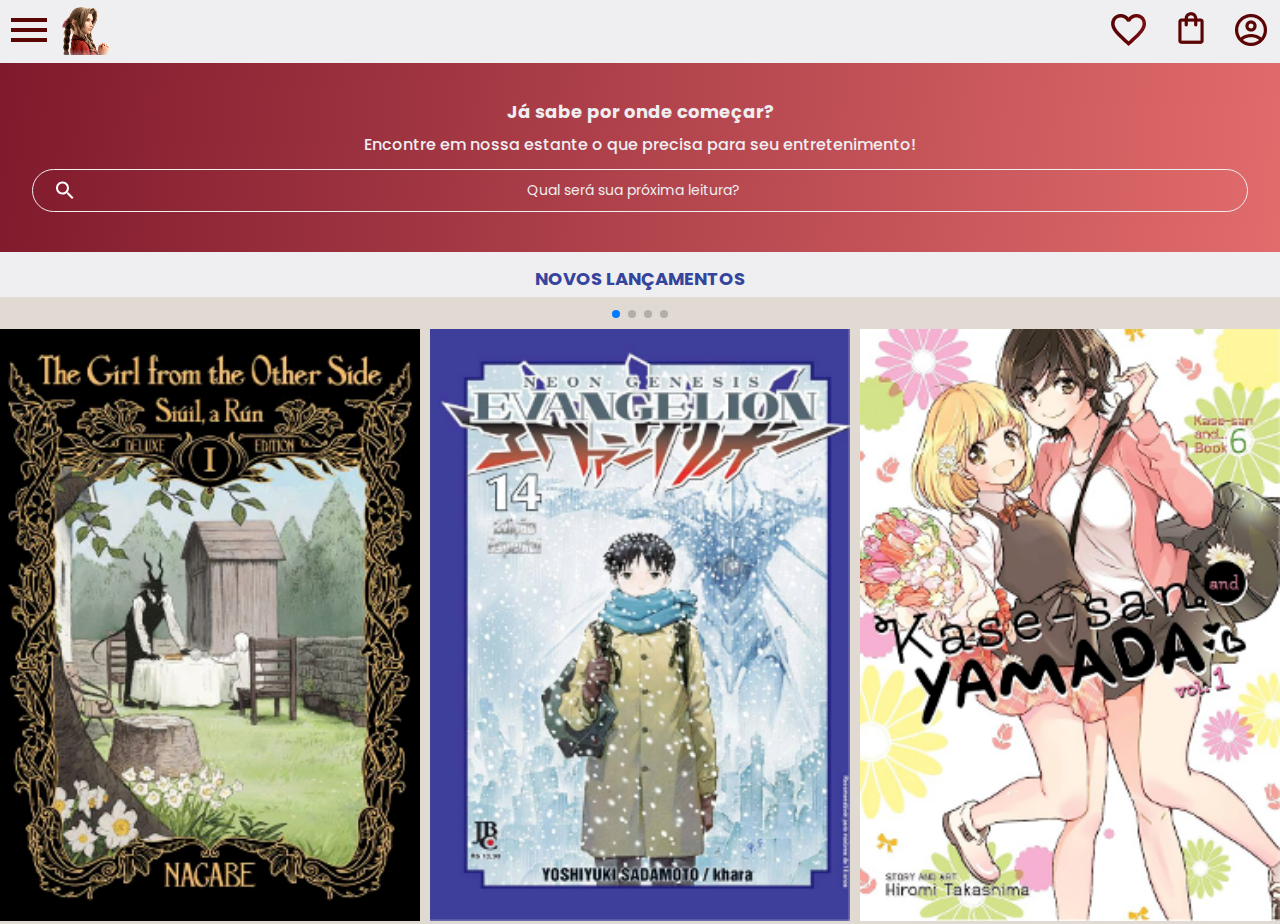
==== Aerithbooks/index.html @ 1e384e40 "atualização 06/07/2023" ====
<!DOCTYPE html>
<html lang="pt-br">
<head>
    <meta charset="UTF-8">
    <meta name="viewport" content="width=device-width, initial-scale=1.0">
    <title>AerithBooks</title>
    <link rel="stylesheet" href="./styles/reset.css">
    <link rel="preconnect" href="https://fonts.googleapis.com">
    <link rel="preconnect" href="https://fonts.gstatic.com" crossorigin>
    <link href="https://fonts.googleapis.com/css2?family=Poppins:wght@300;400;500;700&display=swap" rel="stylesheet">
    <link rel="stylesheet" href="https://cdn.jsdelivr.net/npm/swiper@10/swiper-bundle.min.css"/>
    <link rel="stylesheet" href="./styles/style.css">
</head>
<body>
    <header class="cabecalho">
        <div class="container">
            <input type="checkbox" id="menu" class="container__botao">
            <label for="menu">
                <span class="cabecalho__menu-hamburguer container__imagem"></span>
            </label>
            <ul class="lista-menu">
                <li class="lista-menu__titulo">Categorias</li>
                <li class="lista-menu__item">
                    <a href="#" class="lista-menu__link">Programação</a>
                </li>
                <li class="lista-menu__item">
                    <a href="#" class="lista-menu__link">Front-end</a>
                </li>
                <li class="lista-menu__item">
                    <a href="#" class="lista-menu__link">Infraestrutura</a>
                </li>
                <li class="lista-menu__item">
                    <a href="#" class="lista-menu__link">Business</a>
                </li>
                <li class="lista-menu__item">
                    <a href="#" class="lista-menu__link">Design & UX</a>
                </li>
            </ul>
            <img src="assex/logo.svg" alt="logo da AerithBooks" class="container__imagem">
        </div>
        <div class="container">
            <a href="#"><img src="assex/frame-145.svg" alt="coracao" class="container__imagem"></a>
            <a href="#"><img src="assex/compras.svg" alt="compras" class="container__imagem"></a>
            <a href="#"><img src="assex/usu195161rio.svg" alt="usuotario" class="container__imagem"></a>
        </div>
    </header>
    <section class="banner">
        <h2 class="banner__titulo">Já sabe por onde começar?</h2>
        <p class="banner__texto">Encontre em nossa estante o que precisa para seu entretenimento!</p>
        <input type="search" class="banner__pesquisa" placeholder="Qual será sua próxima leitura?">
    </section>
    <section class="carrossel">
        <h2 class="carrossel__titulo">Novos lançamentos</h2>
        <!-- Slider main container -->
        <div class="swiper">
            <!-- Additional required wrapper -->
            <!-- If we need pagination -->
            <div class="swiper-pagination"></div>

            <div class="swiper-wrapper">
                <!-- Slides -->
                <div class="swiper-slide"><img src="./assex/thegirlmod.svg" alt="thegirl"></div>
                <div class="swiper-slide"><img src="./assex/evangelionmod.svg" alt="evangelion"></div>
                <div class="swiper-slide"><img src="./assex/kase-san.svg" alt="kase-san"></div>
                <div class="swiper-slide"><img src="./assex/carmillamod.svg" alt="carmilla"></div>
                <div class="swiper-slide"><img src="./assex/bocchimod.svg" alt="bocchi"></div>
                <div class="swiper-slide"><img src="./assex/darksoulsmod.svg" alt="darksouls"></div>
            </div>

  
            <!-- If we need navigation buttons -->
            <div class="swiper-button-prev"></div>
            <div class="swiper-button-next"></div>
  
        </div>
    </section>
    
    <script src="https://cdn.jsdelivr.net/npm/swiper@10/swiper-bundle.min.js"></script>
    <script>
        const swiper = new Swiper('.swiper', {
            spaceBetween: 10,
            slidesPerView: 3,
            pagination: {
                el: '.swiper-pagination',
                type: 'bullets',
            },
        });
    </script>
</body>
</html>
---- Aerithbooks/styles/style.css ----
@import url("header.css");
@import url("banner.css");
@import url("carrossel.css");

:root {
    --cor-primaria: #e0dad3;
    --cor-secundaria: linear-gradient(97.54deg, #7F1A2C, #e26c6c);
    --cor-terciaria: #EFEEF1;
    --cor-quaternaria: #35449c;
    --fonte-principal: "Poppins";
}

body {
    background-color: var(--cor-primaria);
    font-family: var(--fonte-principal);
    font-size: 16px;
    font-weight: 400;
}
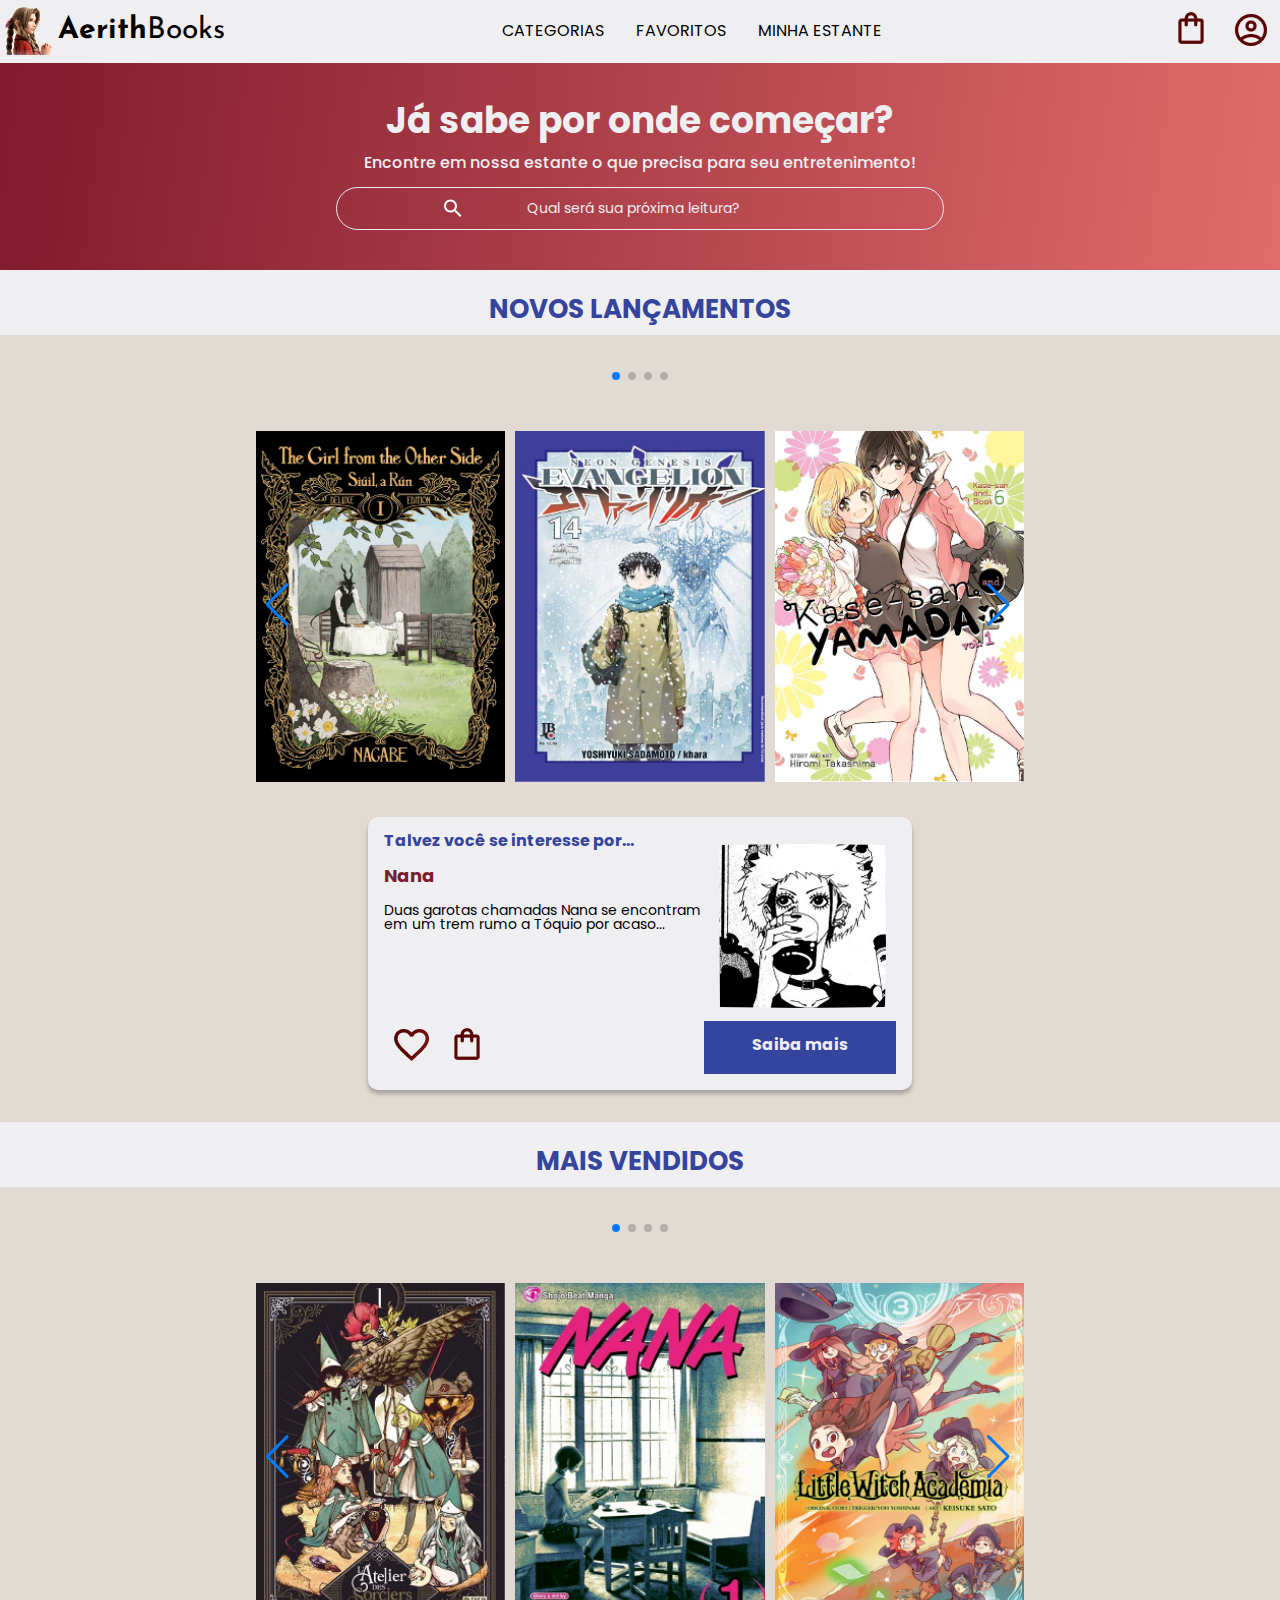
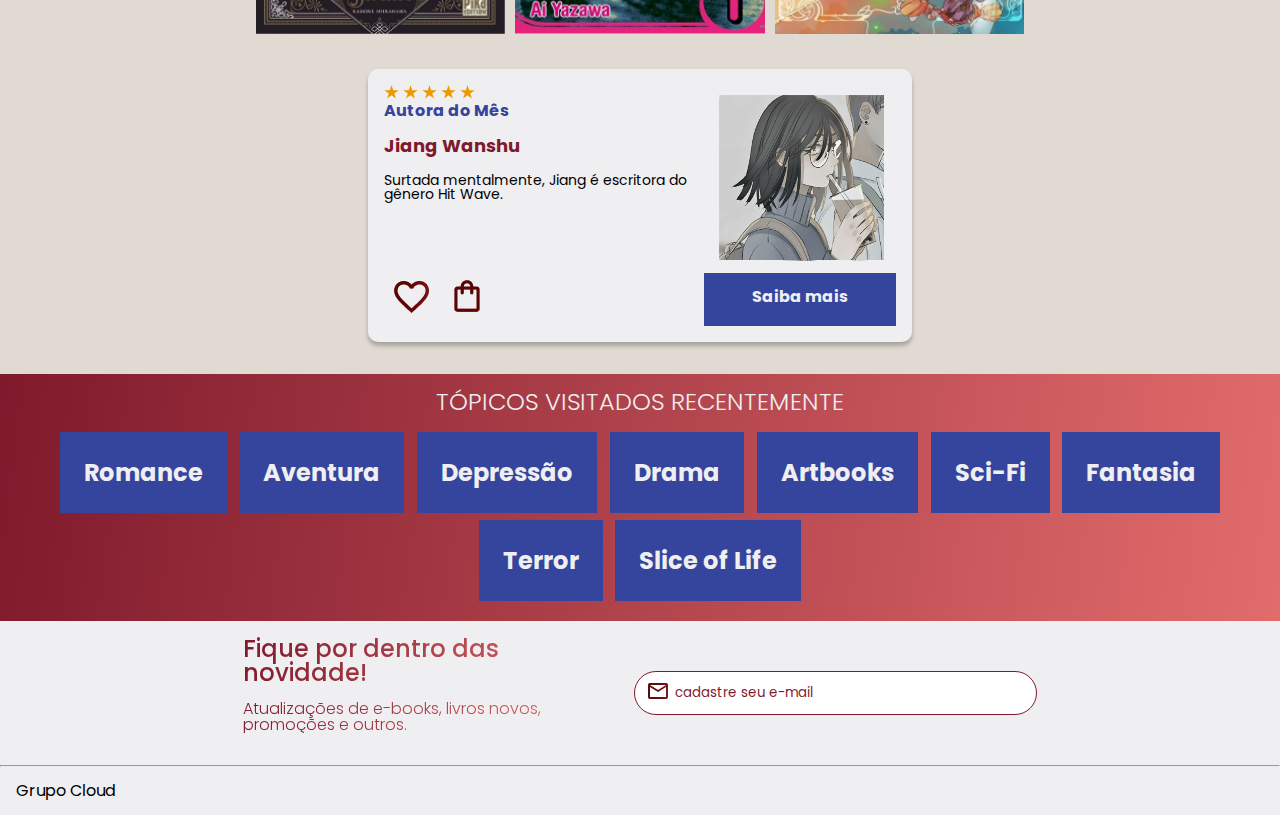
==== commit e2c19740: "atualização 11/07/2023" ====
--- a/Aerithbooks/index.html
+++ b/Aerithbooks/index.html
@@ -9,6 +9,9 @@
     <link rel="preconnect" href="https://fonts.gstatic.com" crossorigin>
     <link href="https://fonts.googleapis.com/css2?family=Poppins:wght@300;400;500;700&display=swap" rel="stylesheet">
     <link rel="stylesheet" href="https://cdn.jsdelivr.net/npm/swiper@10/swiper-bundle.min.css"/>
+    <link rel="preconnect" href="https://fonts.googleapis.com">
+    <link rel="preconnect" href="https://fonts.gstatic.com" crossorigin>
+    <link href="https://fonts.googleapis.com/css2?family=Josefin+Sans:wght@400;700&display=swap" rel="stylesheet">
     <link rel="stylesheet" href="./styles/style.css">
 </head>
 <body>
@@ -16,7 +19,7 @@
         <div class="container">
             <input type="checkbox" id="menu" class="container__botao">
             <label for="menu">
-                <span class="cabecalho__menu-hamburguer container__imagem"></span>
+                <span class="cabecalho__menu-hamburguer container__imagem "></span>
             </label>
             <ul class="lista-menu">
                 <li class="lista-menu__titulo">Categorias</li>
@@ -37,9 +40,39 @@
                 </li>
             </ul>
             <img src="assex/logo.svg" alt="logo da AerithBooks" class="container__imagem">
-        </div>
+            <h1 class="container__titulo"><b class="container__titulo--negrito">Aerith</b>Books</h1>
+        </div>
+
+        <ul class="opcoes">
+            <input type="checkbox" id="opcoes-menu" class="opcoes__botao">
+            <label for="opcoes-menu">
+                <li class="opcoes__item">Categorias</li>
+            </label>
+            
+            <ul class="lista-menu">
+                <li class="lista-menu__item">
+                    <a href="#" class="lista-menu__link">Programação</a>
+                </li>
+                <li class="lista-menu__item">
+                    <a href="#" class="lista-menu__link">Front-end</a>
+                </li>
+                <li class="lista-menu__item">
+                    <a href="#" class="lista-menu__link">Infraestrutura</a>
+                </li>
+                <li class="lista-menu__item">
+                    <a href="#" class="lista-menu__link">Business</a>
+                </li>
+                <li class="lista-menu__item">
+                    <a href="#" class="lista-menu__link">Design & UX</a>
+                </li>
+            </ul>
+
+            <li class="opcoes__item"><a href="#" class="opcoes__link">Favoritos</a></li>
+            <li class="opcoes__item"><a href="#" class="opcoes__link">Minha Estante</a></li>
+        </ul>
+
         <div class="container">
-            <a href="#"><img src="assex/frame-145.svg" alt="coracao" class="container__imagem"></a>
+            <a href="#"><img src="assex/frame-145.svg" alt="coracao" class="container__imagem container__imagem-transparente"></a>
             <a href="#"><img src="assex/compras.svg" alt="compras" class="container__imagem"></a>
             <a href="#"><img src="assex/usu195161rio.svg" alt="usuotario" class="container__imagem"></a>
         </div>
@@ -59,12 +92,12 @@
 
             <div class="swiper-wrapper">
                 <!-- Slides -->
-                <div class="swiper-slide"><img src="./assex/thegirlmod.svg" alt="thegirl"></div>
-                <div class="swiper-slide"><img src="./assex/evangelionmod.svg" alt="evangelion"></div>
-                <div class="swiper-slide"><img src="./assex/kase-san.svg" alt="kase-san"></div>
-                <div class="swiper-slide"><img src="./assex/carmillamod.svg" alt="carmilla"></div>
-                <div class="swiper-slide"><img src="./assex/bocchimod.svg" alt="bocchi"></div>
-                <div class="swiper-slide"><img src="./assex/darksoulsmod.svg" alt="darksouls"></div>
+                <div class="swiper-slide"><a href="https://www.amazon.com.br/Girl-Other-Side-Hardcover-Omnibus/dp/1638581908/ref=sr_1_1?keywords=the+girl+from+the+other+side&qid=1688849888&sprefix=the+gir%2Caps%2C281&sr=8-1&ufe=app_do%3Aamzn1.fos.6a09f7ec-d911-4889-ad70-de8dd83c8a74"><img src="./assex/thegirlmod.svg" alt="thegirl"></a></div>
+                <div class="swiper-slide"><a href="https://www.amazon.com.br/Neon-Genesis-Evangelion-Yoshiyumi-Sadamoto/dp/8577879410/ref=sr_1_2?__mk_pt_BR=ÅMÅŽÕÑ&crid=19WL73V7YJVRI&keywords=evangelion+vol+14&qid=1688849958&sprefix=evangelion+vol+14%2Caps%2C219&sr=8-2"><img src="./assex/evangelionmod.svg" alt="evangelion"></a></div>
+                <div class="swiper-slide"><a href="https://www.amazon.com.br/Kase-san-Yamada-Vol-Hiromi-Takashima/dp/1626929599/ref=sr_1_2?__mk_pt_BR=ÅMÅŽÕÑ&crid=2I0WK902L740E&keywords=kase-san&qid=1688850028&sprefix=kase-san%2Caps%2C229&sr=8-2"><img src="./assex/kase-san.svg" alt="kase-san"></a></div>
+                <div class="swiper-slide"><a href="https://www.amazon.com.br/Carmilla-Karnstein-J-Sheridan-Fanu-ebook/dp/B09DRT1ZFC/ref=sr_1_2?__mk_pt_BR=ÅMÅŽÕÑ&crid=11VYQ50N0WWS5&keywords=carmilla&qid=1688850066&sprefix=carmill%2Caps%2C225&sr=8-2"><img src="./assex/carmillamod.svg" alt="carmilla"></a></div>
+                <div class="swiper-slide"><a href="https://www.amazon.com.br/Bocchi-Rock-Vol-Aki-Hamazi/dp/1975378008/ref=sr_1_1?keywords=bocchi+the+rock&qid=1688850106&sprefix=bocchi%2Caps%2C223&sr=8-1"><img src="./assex/bocchimod.svg" alt="bocchi"></a></div>
+                <div class="swiper-slide"><a href="https://www.amazon.com.br/Dark-Souls-III-Design-Works/dp/177294064X/ref=sr_1_3?keywords=dark+souls+artbook&qid=1688850145&sprefix=dark+souls+%2Caps%2C226&sr=8-3"><img src="./assex/darksoulsmod.svg" alt="darksouls"></a></div>
             </div>
 
   
@@ -73,7 +106,130 @@
             <div class="swiper-button-next"></div>
   
         </div>
-    </section>
+
+        <div class="card">
+            <!-- 1ª linha -->
+            <div class="card__descricao">
+                <!-- 1ª coluna -->
+                <div class="descricao">
+                    <h3 class="descricao__titulo">Talvez você se interesse por...</h3>
+                    <h2 class="descricao__titulo-livro">Nana</h2>
+                    <p class="descricao__texto">Duas garotas chamadas Nana se encontram em um trem rumo a Tóquio por acaso...</p>
+                </div>
+                <!-- 2ª coluna -->
+                <img src="./assex/nana.svg" class="descricao__imagem">
+            </div>
+            <!-- 2ª linha -->
+            <div class="card__botoes">
+                <!-- 1ª coluna -->
+                <ul class="botoes">
+                    <li class="botoes__item"><img src="./assex/frame-145.svg" alt="favoritar livro"</li>
+                    <li class="botoes__item"><img src="./assex/compras.svg" alt="adicionar ao carrinho"</li>
+                </ul>
+                <!-- 2ª coluna -->
+                <a href="#" class="botoes__ancora">Saiba mais</a>
+            </div>
+        </div>
+    </section>
+
+    <section class="carrossel">
+        <h2 class="carrossel__titulo">Mais vendidos</h2>
+    </section>
+
+    <div class="swiper">
+        <!-- Additional required wrapper -->
+        <!-- If we need pagination -->
+        <div class="swiper-pagination"></div>
+
+        <div class="swiper-wrapper">
+            <!-- Slides -->
+            <div class="swiper-slide"><a href="https://www.amazon.com.br/Atelier-Witch-Hat-Vol-1/dp/8542622626/ref=sr_1_1?keywords=atelier+of+witch+hat&qid=1689030550&sprefix=atelier%2Caps%2C238&sr=8-1"><img src="assex/ateliermod.svg" alt="Atelier Witch Hat"></a></div>
+            <div class="swiper-slide"><a href="https://www.amazon.com.br/Nana-1-Ai-Yazawa/dp/8577870820/ref=sr_1_1?__mk_pt_BR=ÅMÅŽÕÑ&crid=29E5YS1D0IDAK&keywords=nana&qid=1689030685&sprefix=na%2Caps%2C219&sr=8-1"><img src="assex/nanamod.svg" alt="Nana"></a></div>
+            <div class="swiper-slide"><a href="https://www.amazon.com.br/Little-Witch-Academia-Vol-3/dp/8545707460/ref=sr_1_8?keywords=little+witch+academia&qid=1689030754&sprefix=little%2Caps%2C301&sr=8-8"><img src="assex/lwa.svg" alt="Little Witch Academia V3"></a></div>
+            <div class="swiper-slide"><a href="https://www.amazon.com.br/Puella-Magi-Madoka-Magica-Complete/dp/1975316274/ref=sr_1_5?__mk_pt_BR=ÅMÅŽÕÑ&crid=Q0PG4B3WKHEI&keywords=madoka+magica&qid=1689030886&sprefix=madoka+magi%2Caps%2C299&sr=8-5&ufe=app_do%3Aamzn1.fos.6d798eae-cadf-45de-946a-f477d47705b9"><img src="assex/madokamod.svg" alt="Madoka Magica"></a></div>
+            <div class="swiper-slide"><a href="https://shopee.com.br/-Korena-GL-Webtoon-Her-Simcheong-i.758548918.19856829263?xptdk=3a3da011-1b4a-48b3-83ab-570eca1e8a6b"><img src="assex/hershimcheongmod.svg" alt="Her Shim Cheong"></a></div>
+            <div class="swiper-slide"><img src="assex/napontadosdedosmod.svg" alt="Na Ponta dos Dedos"></div>
+        </div>
+
+        <!-- If we need navigation buttons -->
+        <div class="swiper-button-prev"></div>
+        <div class="swiper-button-next"></div>
+    </div>
+
+    <div class="card">
+        <!-- 1º linha -->
+        <div class="card__descricao">
+            <!-- 1º coluna -->
+            <div class="descricao">
+                <img src="assex/Estrelinhas.svg" alt="Avaliação 5 estrelas">
+                <h3 class="descricao__titulo">Autora do Mês</h3>
+                <h2 class="descricao__titulo-livro">Jiang Wanshu</h2>
+                <p class="descricao__texto">Surtada mentalmente, Jiang é escritora do gênero Hit Wave.
+                </p>
+            </div>
+            <!-- 2º coluna -->
+            <img src="assex/autora.svg" class="descricao__imagem">
+        </div>
+
+        <!-- 2º linha -->
+        <div class="card__botoes">
+            <!-- 1º coluna -->
+            <ul class="botoes">
+                <li class="botoes__item"><img src="assex/frame-145.svg" alt="Favoritar livro"></li>
+                <li class="botoes__item"><img src="assex/compras.svg" alt="Adicionar no carrinho de compras"></li>
+            </ul>
+            <!-- 2º coluna -->
+            <a href="#" class="botoes__ancora">Saiba mais</a>
+        </div>
+    </div>
+
+    <section class="topicos">
+        <h2 class="topicos__titulo">TÓPICOS VISITADOS RECENTEMENTE</h2>
+        <ul class="topicos__lista">
+            <li class="topicos__item">
+                <a href="#" class="topicos__link">Romance</a>
+            </li>
+            <li class="topicos__item">
+                <a href="#" class="topicos__link">Aventura</a>
+            </li>
+            <li class="topicos__item">
+                <a href="#" class="topicos__link">Depressão</a>
+            </li>
+            <li class="topicos__item">
+                <a href="#" class="topicos__link">Drama</a>
+            </li>
+            <li class="topicos__item">
+                <a href="#" class="topicos__link">Artbooks</a>
+            </li>
+            <li class="topicos__item">
+                <a href="#" class="topicos__link">Sci-Fi</a>
+            </li>
+            <li class="topicos__item">
+                <a href="#" class="topicos__link">Fantasia</a>
+            </li>
+            <li class="topicos__item">
+                <a href="#" class="topicos__link">Terror</a>
+            </li>
+            <li class="topicos__item">
+                <a href="#" class="topicos__link">Slice of Life</a>
+            </li>
+        </ul>
+    </section>
+
+    <section class="contato">
+        <div class="contato__descricao">
+            <h2 class="contato__titulo">Fique por dentro das novidade!</h2>
+            <p class="contato__texto">Atualizações de e-books, livros novos, promoções e outros.</p>
+        </div>
+        <input type="email" placeholder="cadastre seu e-mail" class="contato__email">
+    </section>
+
+    <hr />
+
+    <footer class="rodape">
+        <h2 class="rodape__titulo">Grupo Cloud</h2>
+    </footer>
+
     
     <script src="https://cdn.jsdelivr.net/npm/swiper@10/swiper-bundle.min.js"></script>
     <script>
--- a/Aerithbooks/styles/style.css
+++ b/Aerithbooks/styles/style.css
@@ -1,13 +1,20 @@
 @import url("header.css");
 @import url("banner.css");
 @import url("carrossel.css");
+@import url("card.css");
+@import url("topicos.css");
+@import url("contato.css");
+@import url("rodape.css");
 
 :root {
     --cor-primaria: #e0dad3;
     --cor-secundaria: linear-gradient(97.54deg, #7F1A2C, #e26c6c);
     --cor-terciaria: #EFEEF1;
     --cor-quaternaria: #35449c;
+    --cor-quinaria: #7F1A2C;
     --fonte-principal: "Poppins";
+    --fonte-logo: "Josefin Sans";
+    --cor: #000000;
 }
 
 body {
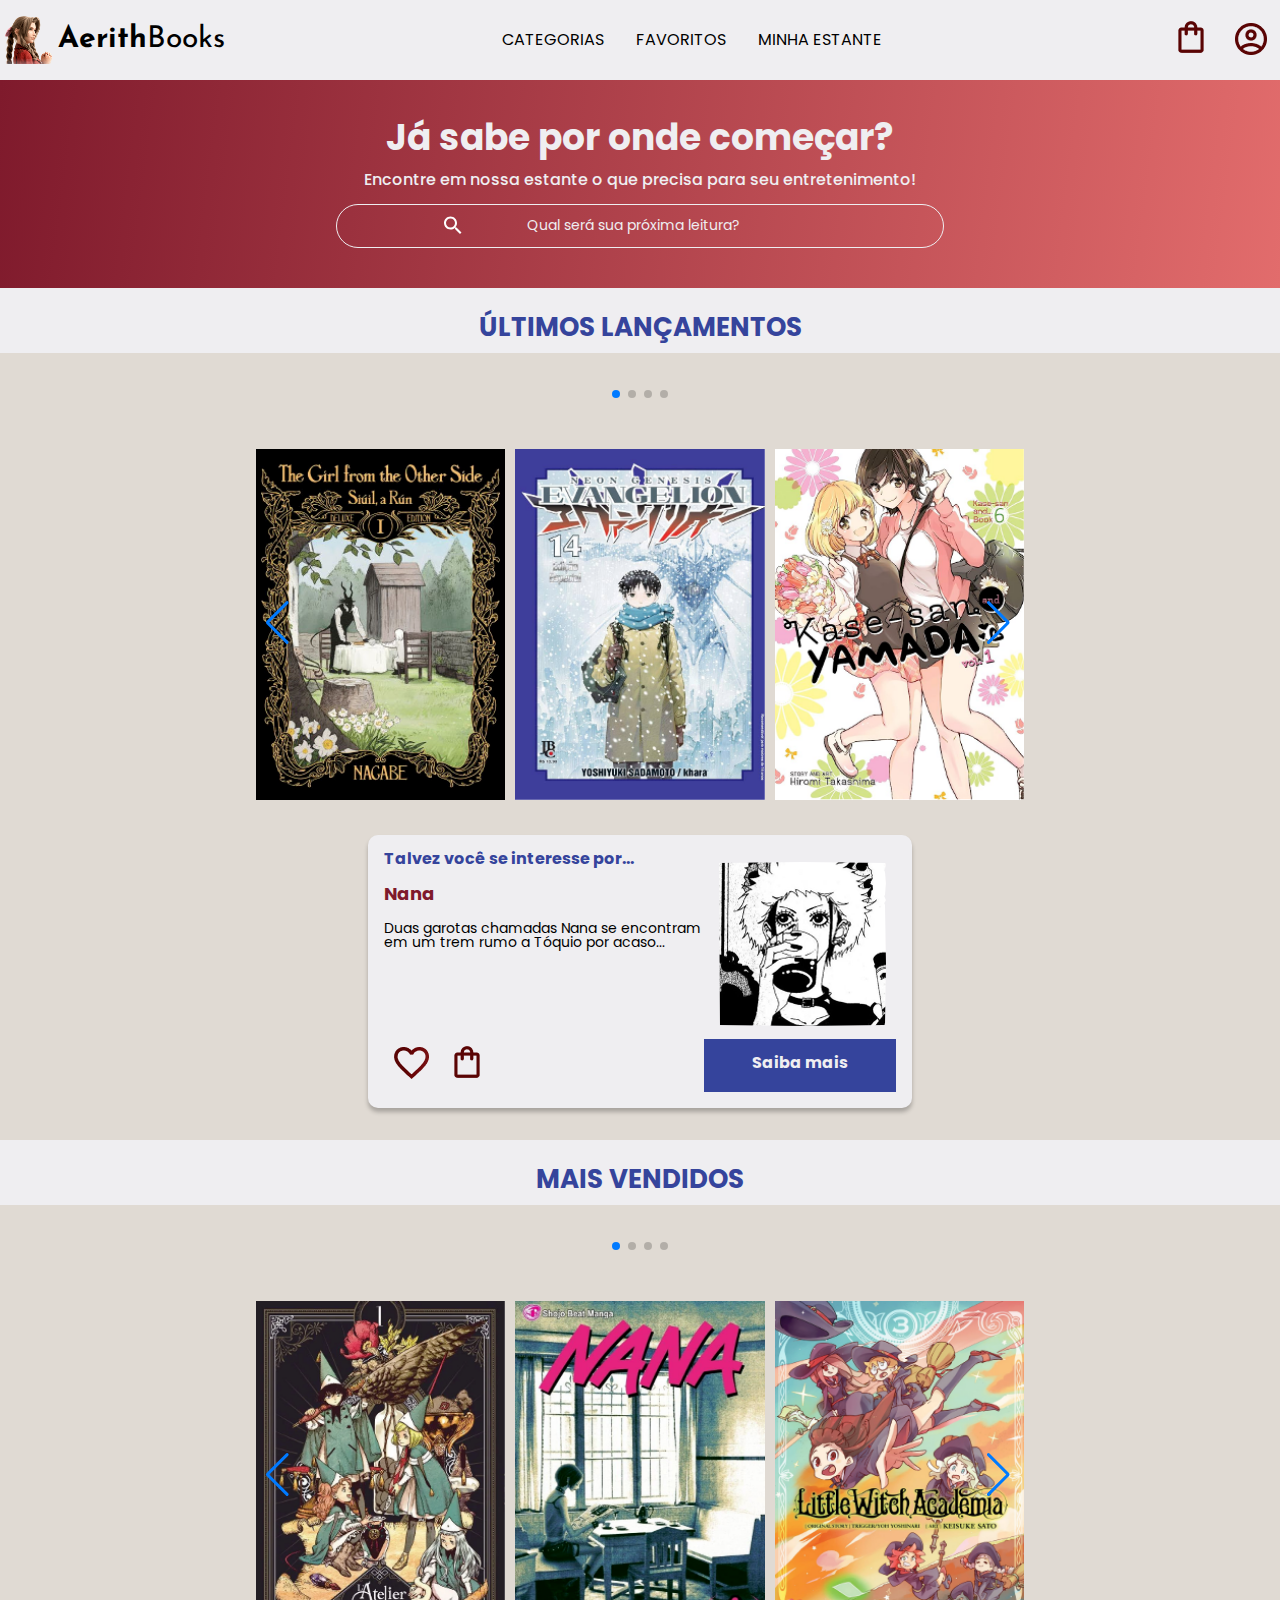
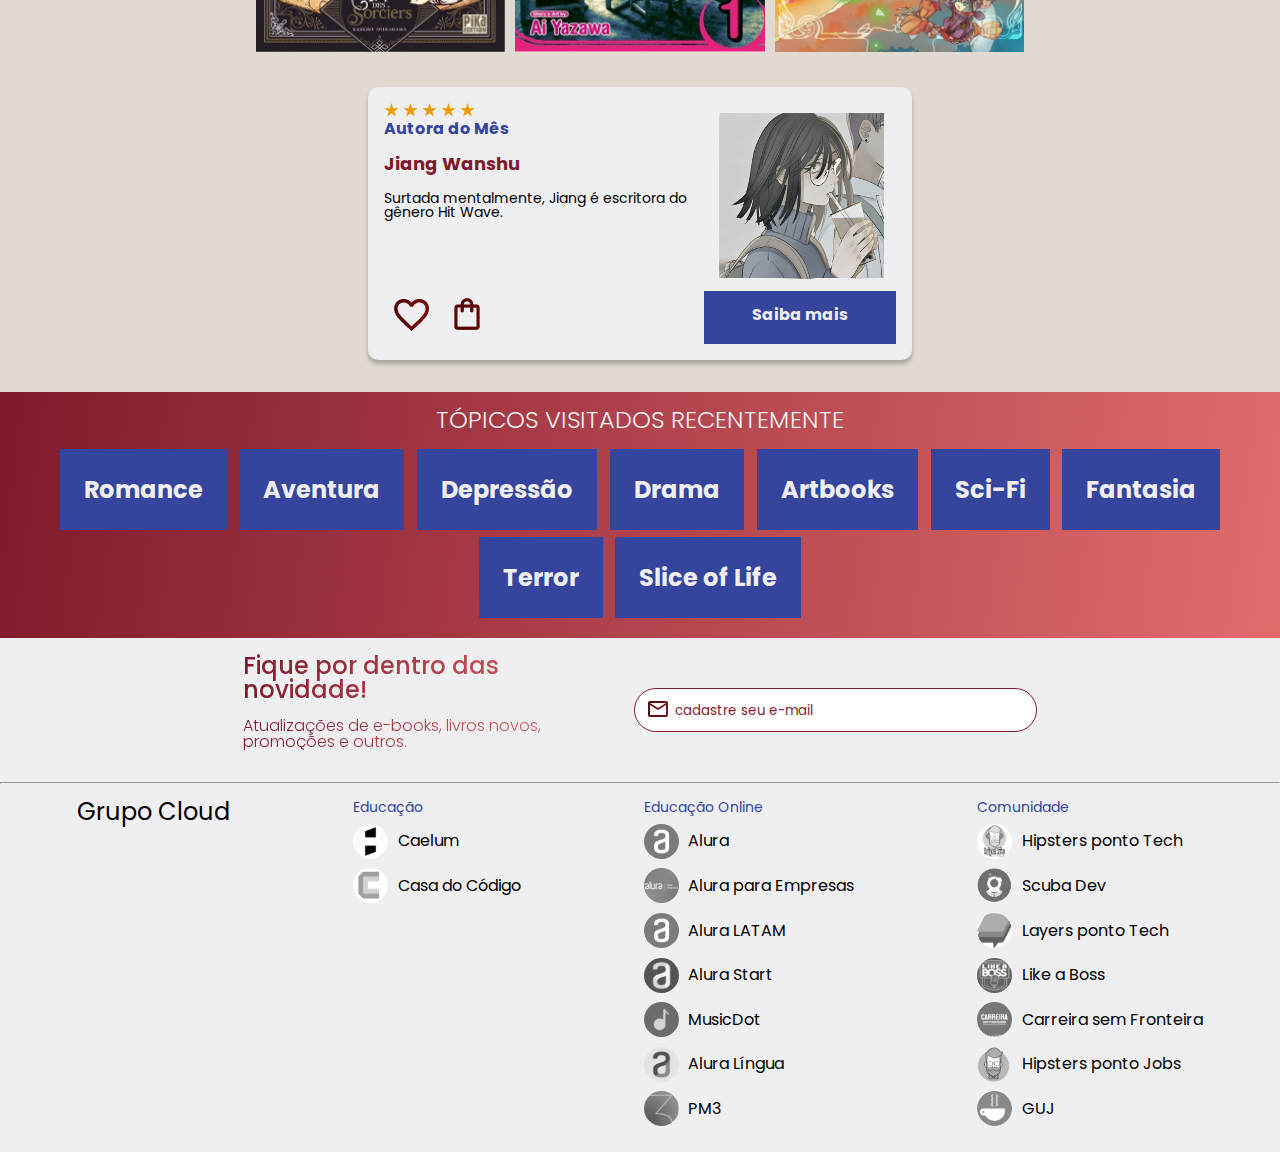
==== commit e779af05: "atualização 13/07/2023" ====
--- a/Aerithbooks/index.html
+++ b/Aerithbooks/index.html
@@ -18,7 +18,7 @@
     <header class="cabecalho">
         <div class="container">
             <input type="checkbox" id="menu" class="container__botao">
-            <label for="menu">
+            <label for="menu" class="container__rotulo">
                 <span class="cabecalho__menu-hamburguer container__imagem "></span>
             </label>
             <ul class="lista-menu">
@@ -45,7 +45,7 @@
 
         <ul class="opcoes">
             <input type="checkbox" id="opcoes-menu" class="opcoes__botao">
-            <label for="opcoes-menu">
+            <label for="opcoes-menu" class="opcoes__rotulo">
                 <li class="opcoes__item">Categorias</li>
             </label>
             
@@ -72,9 +72,17 @@
         </ul>
 
         <div class="container">
-            <a href="#"><img src="assex/frame-145.svg" alt="coracao" class="container__imagem container__imagem-transparente"></a>
-            <a href="#"><img src="assex/compras.svg" alt="compras" class="container__imagem"></a>
-            <a href="#"><img src="assex/usu195161rio.svg" alt="usuotario" class="container__imagem"></a>
+            <a href="#">
+                <img src="assex/frame-145.svg" alt="coracao" class="container__imagem container__imagem-transparente">
+            </a>
+            <a href="#" class="container__link">
+                <img src="assex/compras.svg" alt="compras" class="container__imagem">
+                <p class="container__texto">Minha Sacola</p>
+            </a>
+            <a href="#" class="container__link">
+                <img src="assex/usu195161rio.svg" alt="usuotario" class="container__imagem">
+                <p class="container__texto">Meu perfil</p>
+            </a>
         </div>
     </header>
     <section class="banner">
@@ -83,8 +91,9 @@
         <input type="search" class="banner__pesquisa" placeholder="Qual será sua próxima leitura?">
     </section>
     <section class="carrossel">
-        <h2 class="carrossel__titulo">Novos lançamentos</h2>
+        <h2 class="carrossel__titulo">Últimos lançamentos</h2>
         <!-- Slider main container -->
+        <div class="carrossel__container">
         <div class="swiper">
             <!-- Additional required wrapper -->
             <!-- If we need pagination -->
@@ -130,12 +139,14 @@
                 <a href="#" class="botoes__ancora">Saiba mais</a>
             </div>
         </div>
+    </div>
     </section>
 
     <section class="carrossel">
         <h2 class="carrossel__titulo">Mais vendidos</h2>
     </section>
 
+    <div class="carrossel__container">
     <div class="swiper">
         <!-- Additional required wrapper -->
         <!-- If we need pagination -->
@@ -182,6 +193,7 @@
             <a href="#" class="botoes__ancora">Saiba mais</a>
         </div>
     </div>
+</div>
 
     <section class="topicos">
         <h2 class="topicos__titulo">TÓPICOS VISITADOS RECENTEMENTE</h2>
@@ -228,6 +240,31 @@
 
     <footer class="rodape">
         <h2 class="rodape__titulo">Grupo Cloud</h2>
+        <ul class="lista-rodape">
+            <li class="lista-rodape__titulo">Educação</li>
+            <li class="lista-rodape__item"><img src="./assex/Caelum.svg" alt="Caelum"><a href="#" class="lista-rodape__link">Caelum</a></li>
+            <li class="lista-rodape__item"><img src="./assex/CasaDoCodigo.svg" alt="Casa do Código"><a href="#" class="lista-rodape__link">Casa do Código</a></li>
+        </ul>
+        <ul class="lista-rodape">
+            <li class="lista-rodape__titulo">Educação Online</li>
+            <li class="lista-rodape__item"><img src="./assex/Alura.svg" alt="Alura"><a href="#" class="lista-rodape__link">Alura</a></li>
+            <li class="lista-rodape__item"><img src="./assex/AluraEmpresas.svg" alt="Alura para Empresas"><a href="#" class="lista-rodape__link">Alura para Empresas</a></li>
+            <li class="lista-rodape__item"><img src="./assex/AluraLatam.svg" alt="Alura LATAM"><a href="#" class="lista-rodape__link">Alura LATAM</a></li>
+            <li class="lista-rodape__item"><img src="./assex/AluraStart.svg" alt="Alura Start"><a href="#" class="lista-rodape__link">Alura Start</a></li>
+            <li class="lista-rodape__item"><img src="./assex/MusicDot.svg" alt="MusicDot"><a href="#" class="lista-rodape__link">MusicDot</a></li>
+            <li class="lista-rodape__item"><img src="./assex/AluraLingua.svg" alt="Alura Lingua"><a href="#" class="lista-rodape__link">Alura Língua</a></li>
+            <li class="lista-rodape__item"><img src="./assex/PM3.svg" alt="PM3"><a href="#" class="lista-rodape__link">PM3</a></li>
+        </ul>
+        <ul class="lista-rodape">
+            <li class="lista-rodape__titulo">Comunidade</li>
+            <li class="lista-rodape__item"><img src="./assex/HipstersTech.svg" alt="Hipsters ponto Tech"><a href="#" class="lista-rodape__link">Hipsters ponto Tech</a></li>
+            <li class="lista-rodape__item"><img src="./assex/Scuba.svg" alt="Scuba Dev"><a href="#" class="lista-rodape__link">Scuba Dev</a></li>
+            <li class="lista-rodape__item"><img src="./assex/Layers.svg" alt="Layers ponto Tech"><a href="#" class="lista-rodape__link">Layers ponto Tech</a></li>
+            <li class="lista-rodape__item"><img src="./assex/LikeABoss.svg" alt="Like a Boss"><a href="#" class="lista-rodape__link">Like a Boss</a></li>
+            <li class="lista-rodape__item"><img src="./assex/CarreiraSemFronteira.svg" alt="Carreira Sem Fronteira"><a href="#" class="lista-rodape__link">Carreira sem Fronteira</a></li>
+            <li class="lista-rodape__item"><img src="./assex/HipstersJobs.svg" alt="Hipsters ponto Jobs"><a href="#" class="lista-rodape__link">Hipsters ponto Jobs</a></li>
+            <li class="lista-rodape__item"><img src="./assex/GUJ.svg" alt="GUJ"><a href="#" class="lista-rodape__link">GUJ</a></li>
+        </ul>
     </footer>
 
     
--- a/Aerithbooks/styles/style.css
+++ b/Aerithbooks/styles/style.css
@@ -15,6 +15,7 @@
     --fonte-principal: "Poppins";
     --fonte-logo: "Josefin Sans";
     --cor: #000000;
+    --cor2: #c3c3c3;
 }
 
 body {
